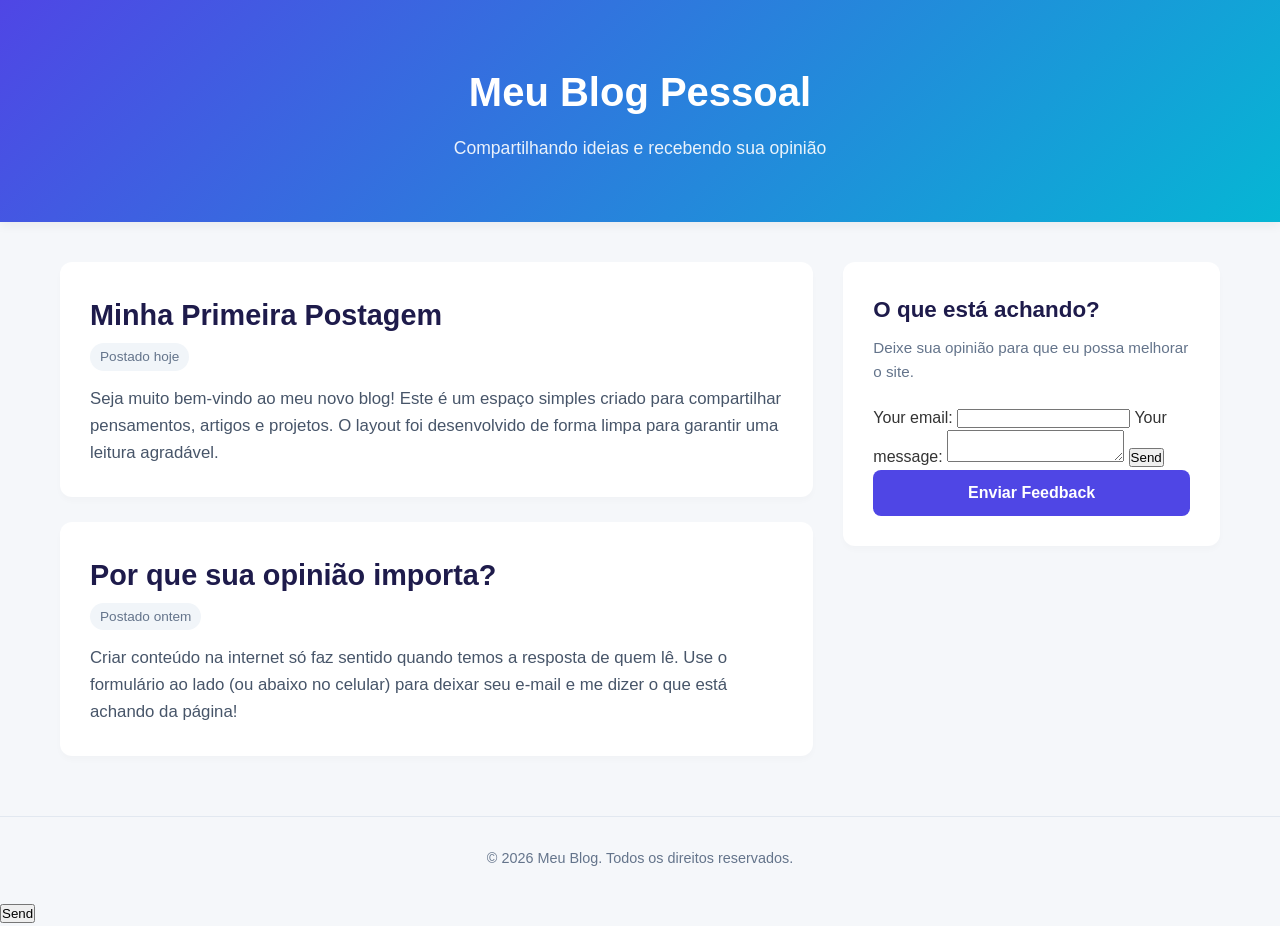
==== index.html @ a990647e "atualizando o site#" ====
<!DOCTYPE html>
<html lang="pt-BR">
<head>
    <meta charset="UTF-8">
    <meta name="viewport" content="width=device-width, initial-scale=1.0">
    <title>Meu Blog & Feedback</title>
    <!-- Vinculação com o arquivo CSS separado -->
    <link rel="stylesheet" href="style.css">
</head>
<body>

    <!-- Cabeçalho do Blog -->
    <header class="blog-header">
        <h1>Meu Blog Pessoal</h1>
        <p>Compartilhando ideias e recebendo sua opinião</p>
    </header>

    <!-- Conteúdo Principal -->
    <main class="container">
        
        <!-- Seção das Postagens -->
        <section class="posts-section">
            <article class="post">
                <h2>Minha Primeira Postagem</h2>
                <span class="post-date">Postado hoje</span>
                <p>Seja muito bem-vindo ao meu novo blog! Este é um espaço simples criado para compartilhar pensamentos, artigos e projetos. O layout foi desenvolvido de forma limpa para garantir uma leitura agradável.</p>
            </article>

            <article class="post">
                <h2>Por que sua opinião importa?</h2>
                <span class="post-date">Postado ontem</span>
                <p>Criar conteúdo na internet só faz sentido quando temos a resposta de quem lê. Use o formulário ao lado (ou abaixo no celular) para deixar seu e-mail e me dizer o que está achando da página!</p>
            </article>
        </section>

        <!-- Barra Lateral com o Formulário de Feedback -->
        <aside class="feedback-sidebar">
            <div class="feedback-card">
                <h3>O que está achando?</h3>
                <p>Deixe sua opinião para que eu possa melhorar o site.</p>
                
               <form
  action="https://formspree.io/f/xdaqvarb"
  method="POST"
>
  <label>
    Your email:
    <input type="email" name="email">
  </label>
  <label>
    Your message:
    <textarea name="message"></textarea>
  </label>
  <!-- your other form fields go here -->
  <button type="submit">Send</button>
</form>
                    
                   

                    <button type="submit" class="btn-submit">Enviar Feedback</button>
                </form>
            </div>
        </aside>

    </main>

    <!-- Rodapé -->
    <footer class="blog-footer">
        <p>&copy; 2026 Meu Blog. Todos os direitos reservados.</p>
    </footer>

  <!-- your other form fields go here -->
  <button type="submit">Send</button>
</form>
</body>
</html>
---- style.css ----
/* Configurações Gerais e Cores */
* {
    box-sizing: border-box;
    margin: 0;
    padding: 0;
    font-family: 'Segoe UI', Tahoma, Geneva, Verdana, sans-serif;
}

body {
    background-color: #f5f7fa;
    color: #333333;
    line-height: 1.6;
}

/* Cabeçalho */
.blog-header {
    background: linear-gradient(135deg, #4f46e5, #06b6d4);
    color: white;
    text-align: center;
    padding: 60px 20px;
    box-shadow: 0 4px 10px rgba(0, 0, 0, 0.05);
}

.blog-header h1 {
    font-size: 2.5rem;
    margin-bottom: 10px;
    font-weight: 700;
}

.blog-header p {
    font-size: 1.1rem;
    opacity: 0.9;
}

/* Container Principal Layout Grid */
.container {
    max-width: 1200px;
    margin: 40px auto;
    padding: 0 20px;
    display: grid;
    grid-template-columns: 2fr 1fr;
    gap: 30px;
}

/* Seção de Postagens */
.posts-section {
    display: flex;
    flex-direction: column;
    gap: 25px;
}

.post {
    background: white;
    padding: 30px;
    border-radius: 12px;
    box-shadow: 0 4px 6px rgba(0, 0, 0, 0.02);
    border: 1fr solid #e2e8f0;
    transition: transform 0.2s;
}

.post:hover {
    transform: translateY(-2px);
}

.post h2 {
    color: #1e1b4b;
    font-size: 1.8rem;
    margin-bottom: 5px;
}

.post-date {
    display: inline-block;
    font-size: 0.85rem;
    color: #64748b;
    background: #f1f5f9;
    padding: 3px 10px;
    border-radius: 20px;
    margin-bottom: 15px;
}

.post p {
    color: #475569;
    font-size: 1.05rem;
}

/* Barra Lateral e Formulário */
.feedback-sidebar {
    height: fit-content;
}

.feedback-card {
    background: white;
    padding: 30px;
    border-radius: 12px;
    box-shadow: 0 4px 6px rgba(0, 0, 0, 0.02);
    border: 1fr solid #e2e8f0;
}

.feedback-card h3 {
    color: #1e1b4b;
    margin-bottom: 8px;
    font-size: 1.4rem;
}

.feedback-card p {
    color: #64748b;
    font-size: 0.95rem;
    margin-bottom: 20px;
}

/* Elementos do Formulário */
.form-group {
    margin-bottom: 20px;
}

.form-group label {
    display: block;
    font-weight: 600;
    margin-bottom: 8px;
    font-size: 0.9rem;
    color: #334155;
}

.form-group input,
.form-group textarea {
    width: 100%;
    padding: 12px;
    border: 1.5px solid #cbd5e1;
    border-radius: 8px;
    font-size: 1rem;
    color: #334155;
    background-color: #f8fafc;
    transition: all 0.3s;
}

.form-group input:focus,
.form-group textarea:focus {
    outline: none;
    border-color: #4f46e5;
    background-color: white;
    box-shadow: 0 0 0 4px rgba(79, 70, 229, 0.1);
}

/* Botão de Enviar */
.btn-submit {
    width: 100%;
    background: #4f46e5;
    color: white;
    border: none;
    padding: 14px;
    font-size: 1rem;
    font-weight: 600;
    border-radius: 8px;
    cursor: pointer;
    transition: background 0.2s;
}

.btn-submit:hover {
    background: #4338ca;
}

/* Rodapé */
.blog-footer {
    text-align: center;
    padding: 30px;
    color: #64748b;
    font-size: 0.9rem;
    margin-top: 60px;
    border-top: 1px solid #e2e8f0;
}

/* Responsividade para Celulares */
@media (max-width: 768px) {
    .container {
        grid-template-columns: 1fr;
        margin: 20px auto;
    }
    
    .blog-header {
        padding: 40px 20px;
    }

    .blog-header h1 {
        font-size: 2rem;
    }
}
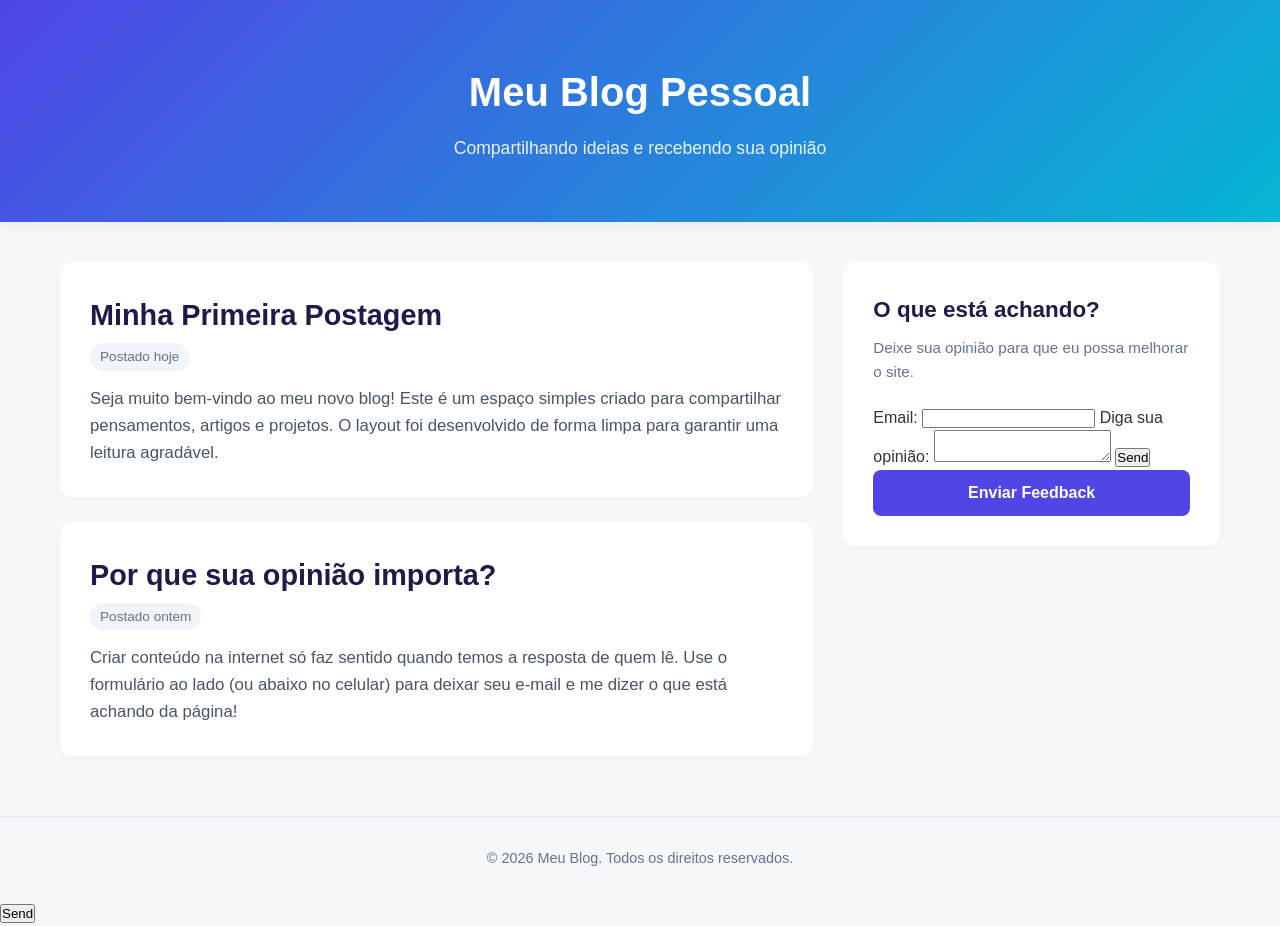
==== commit 234a8771: "atuilizando o site" ====
--- a/index.html
+++ b/index.html
@@ -44,12 +44,12 @@
   method="POST"
 >
   <label>
-    Your email:
+    Email:
     <input type="email" name="email">
   </label>
   <label>
-    Your message:
-    <textarea name="message"></textarea>
+    Diga sua opinião:
+    <textarea name="diga oque quiser"></textarea>
   </label>
   <!-- your other form fields go here -->
   <button type="submit">Send</button>
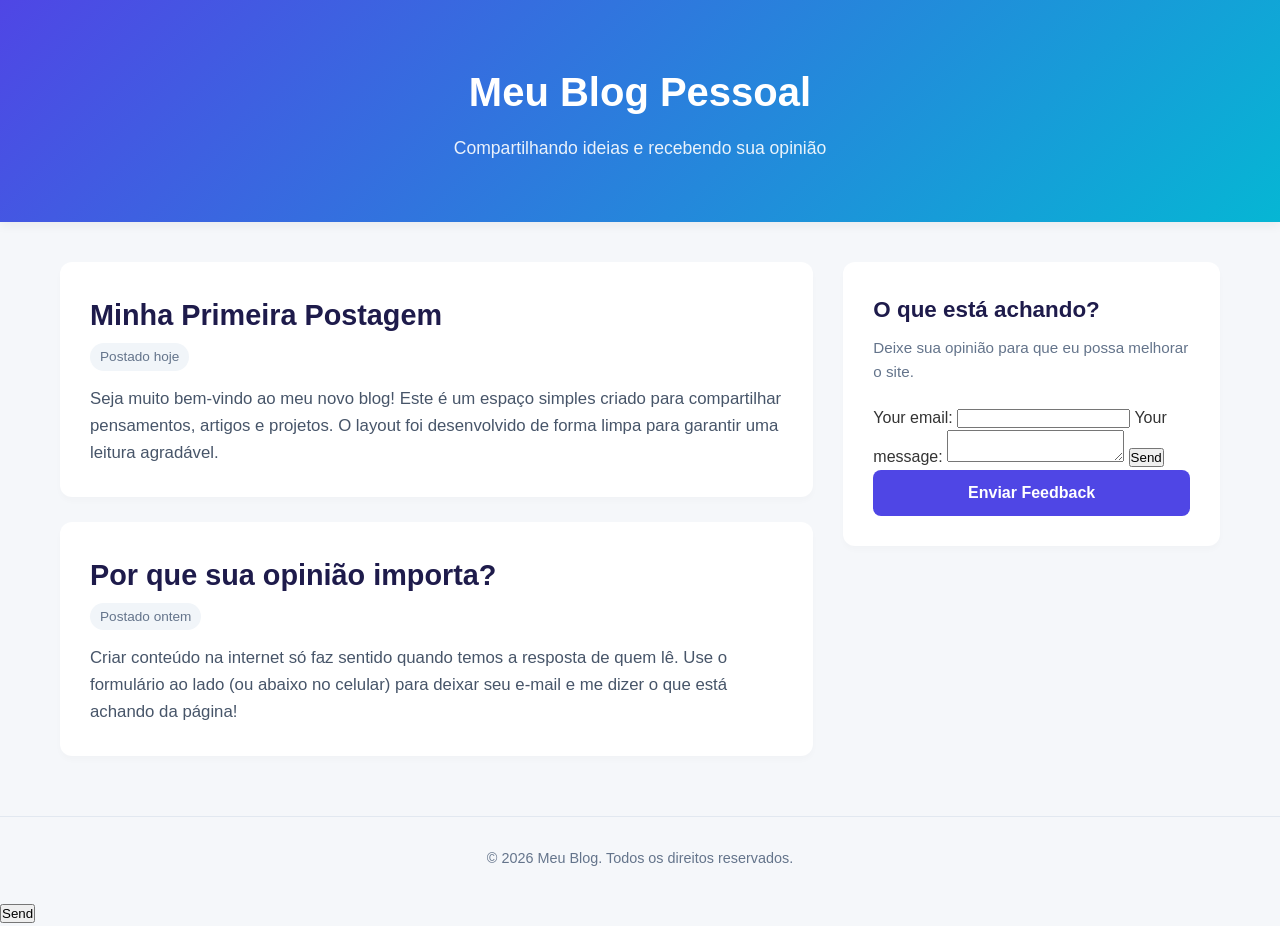
==== commit 006954fb: "at" ====
--- a/index.html
+++ b/index.html
@@ -43,13 +43,17 @@
   action="https://formspree.io/f/xdaqvarb"
   method="POST"
 >
+  <form
+  action="https://formspree.io/f/xdaqvarb"
+  method="POST"
+>
   <label>
-    Email:
+    Your email:
     <input type="email" name="email">
   </label>
   <label>
-    Diga sua opinião:
-    <textarea name="diga oque quiser"></textarea>
+    Your message:
+    <textarea name="message"></textarea>
   </label>
   <!-- your other form fields go here -->
   <button type="submit">Send</button>
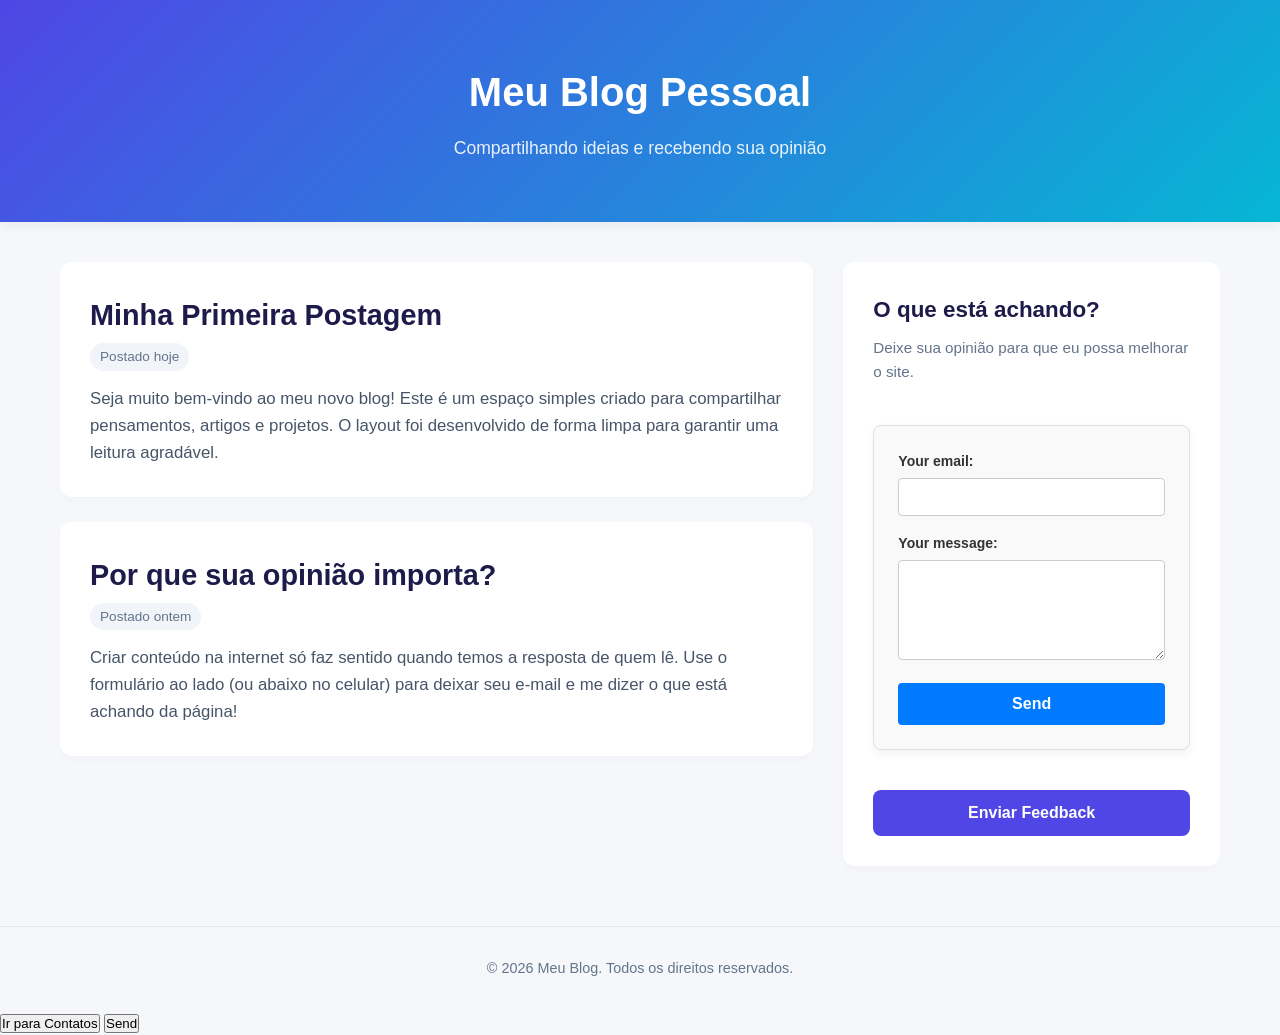
==== commit fb3ceb55: "adicionamdo um botão" ====
--- a/index.html
+++ b/index.html
@@ -72,7 +72,10 @@
     <footer class="blog-footer">
         <p>&copy; 2026 Meu Blog. Todos os direitos reservados.</p>
     </footer>
-
+    
+<button onclick="window.location.href='index2.html'" class="btn-navegacao">
+    Ir para Contatos
+</button>
   <!-- your other form fields go here -->
   <button type="submit">Send</button>
 </form>
--- a/style.css
+++ b/style.css
@@ -184,3 +184,63 @@
         font-size: 2rem;
     }
 }
+
+
+form {
+  max-width: 400px;
+  margin: 40px auto;
+  padding: 24px;
+  background: #f9f9f9;
+  border: 1px solid #e0e0e0;
+  border-radius: 8px;
+  font-family: Arial, sans-serif;
+  box-shadow: 0 4px 10px rgba(0, 0, 0, 0.05);
+}
+
+form label {
+  display: block;
+  margin-bottom: 16px;
+  font-size: 14px;
+  color: #333;
+  font-weight: bold;
+}
+
+form input[type="email"],
+form textarea {
+  width: 100%;
+  padding: 10px;
+  margin-top: 6px;
+  border: 1px solid #ccc;
+  border-radius: 4px;
+  font-size: 14px;
+  box-sizing: border-box;
+}
+
+form input[type="email"]:focus,
+form textarea:focus {
+  border-color: #007BFF;
+  outline: none;
+  box-shadow: 0 0 5px rgba(0, 123, 255, 0.25);
+}
+
+form textarea {
+  resize: vertical;
+  min-height: 100px;
+}
+
+form button[type="submit"] {
+  width: 100%;
+  padding: 12px;
+  background: #007BFF;
+  color: white;
+  border: none;
+  border-radius: 4px;
+  font-size: 16px;
+  font-weight: bold;
+  cursor: pointer;
+  transition: background 0.2s ease;
+}
+
+form button[type="submit"]:hover {
+  background: #0056b3;
+}
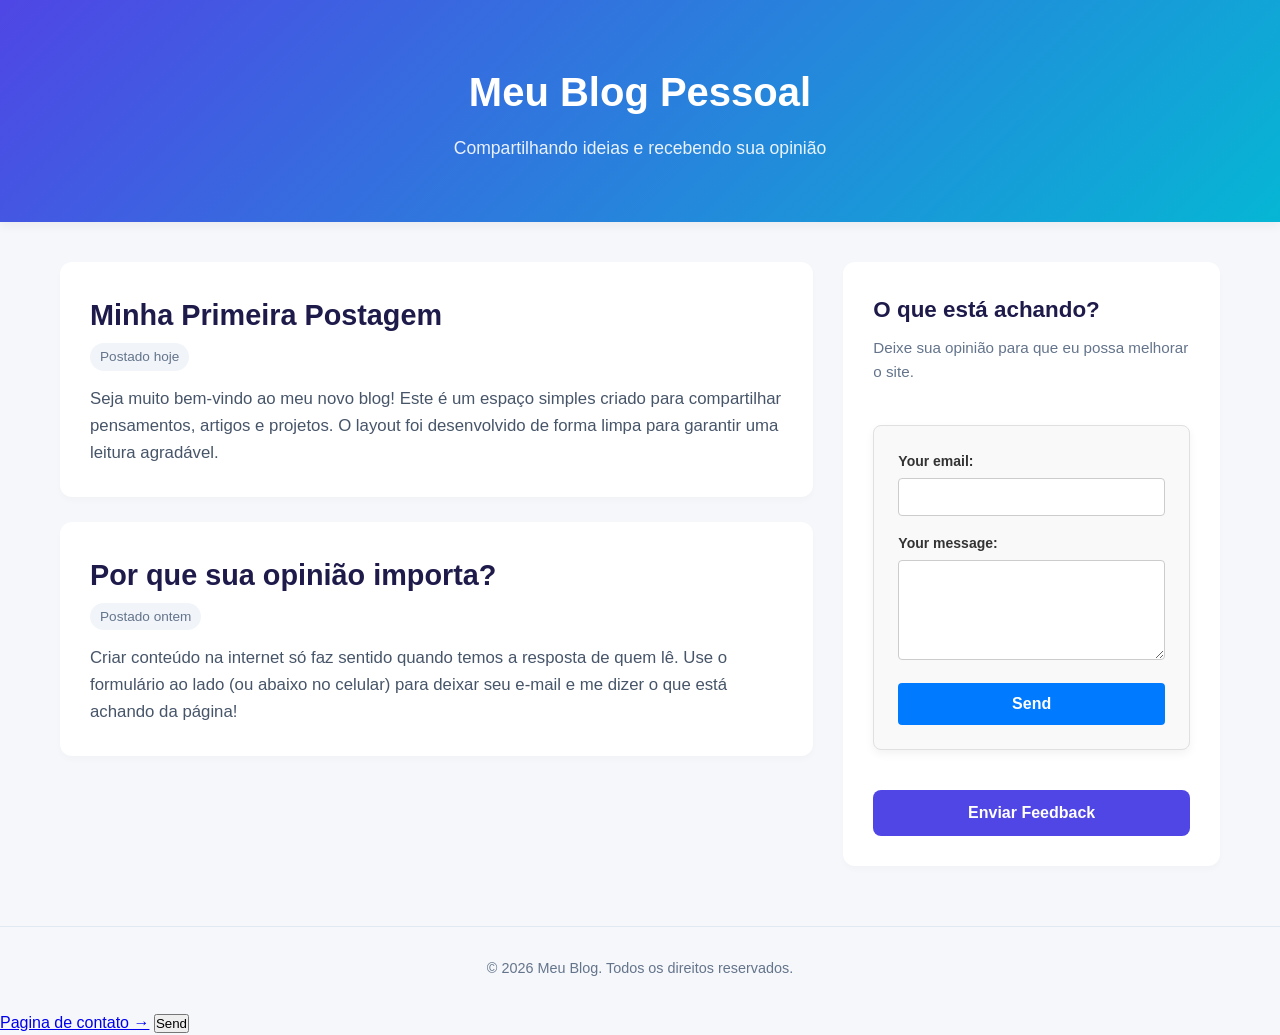
==== commit 72cc02d6: "atulizando" ====
--- a/index.html
+++ b/index.html
@@ -72,10 +72,7 @@
     <footer class="blog-footer">
         <p>&copy; 2026 Meu Blog. Todos os direitos reservados.</p>
     </footer>
-    
-<button onclick="window.location.href='index2.html'" class="btn-navegacao">
-    Ir para Contatos
-</button>
+<a href="index2.html" class="btn-nav">Pagina de contato &rarr;</a>
   <!-- your other form fields go here -->
   <button type="submit">Send</button>
 </form>
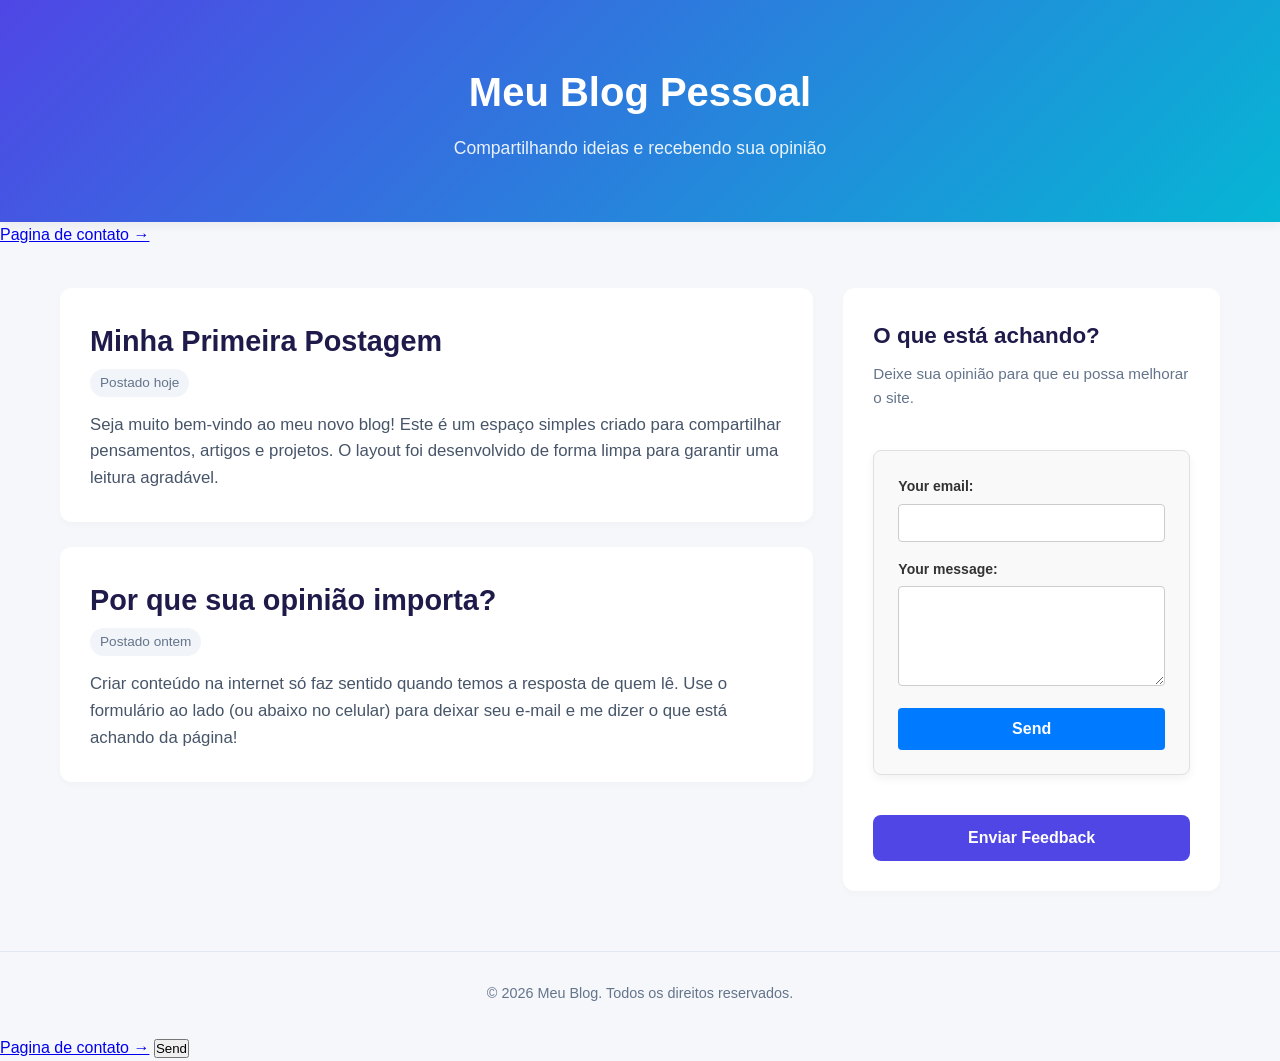
==== commit 1d721215: "atulizando informações" ====
--- a/index.html
+++ b/index.html
@@ -14,6 +14,7 @@
         <h1>Meu Blog Pessoal</h1>
         <p>Compartilhando ideias e recebendo sua opinião</p>
     </header>
+    <a href="index2.html" class="btn-nav">Pagina de contato &rarr;</a>
 
     <!-- Conteúdo Principal -->
     <main class="container">
@@ -72,7 +73,11 @@
     <footer class="blog-footer">
         <p>&copy; 2026 Meu Blog. Todos os direitos reservados.</p>
     </footer>
+
+
 <a href="index2.html" class="btn-nav">Pagina de contato &rarr;</a>
+
+
   <!-- your other form fields go here -->
   <button type="submit">Send</button>
 </form>
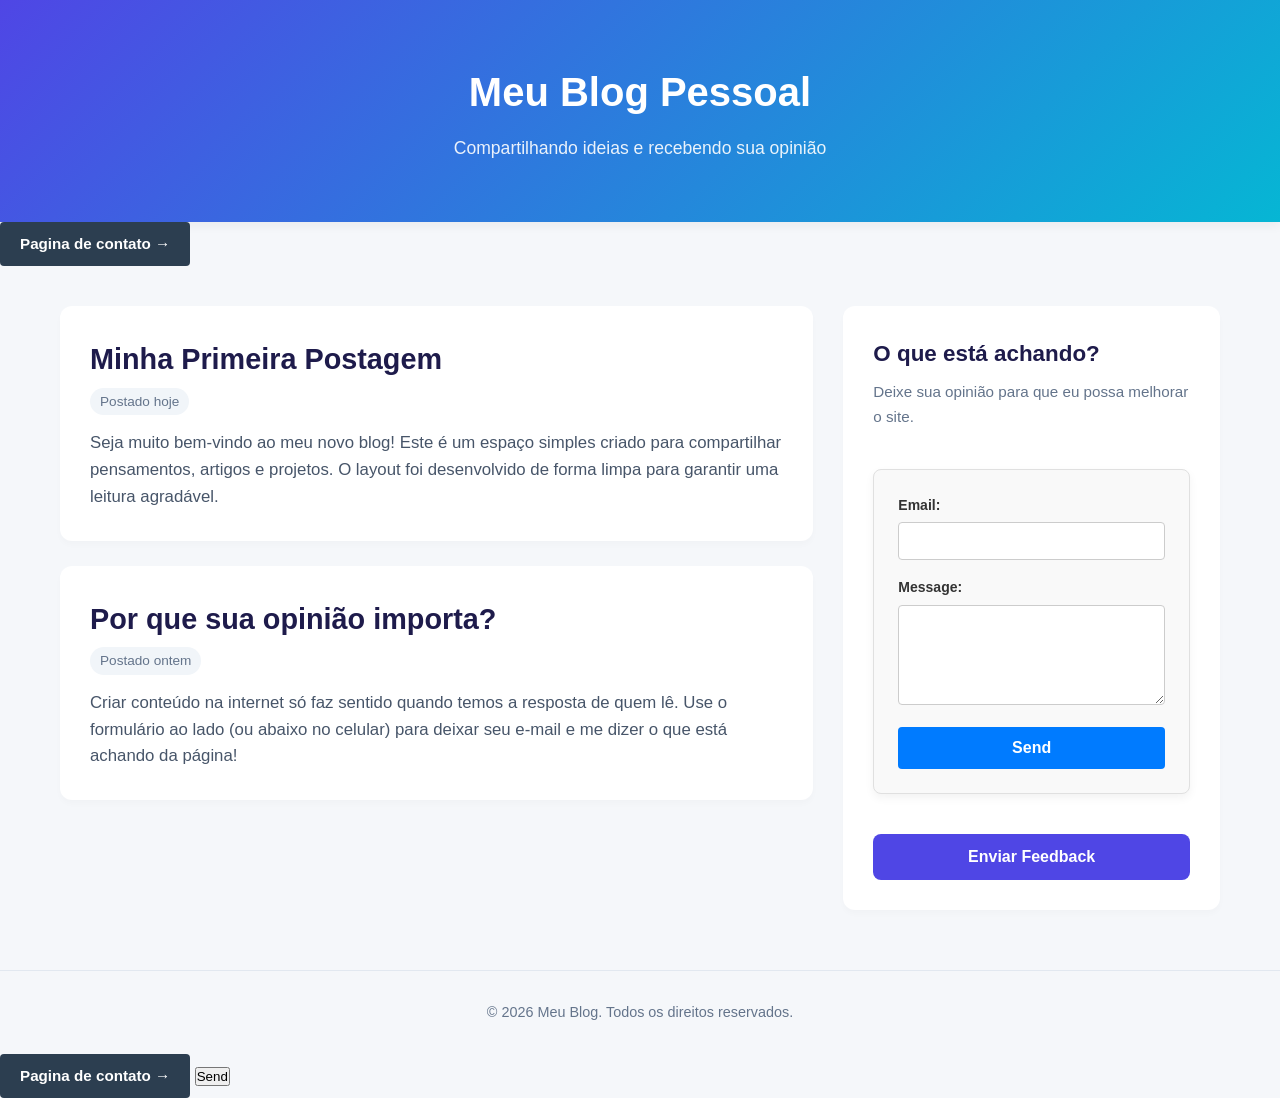
==== commit bb0cd6fe: "atulizasos" ====
--- a/index.html
+++ b/index.html
@@ -49,11 +49,11 @@
   method="POST"
 >
   <label>
-    Your email:
+    Email:
     <input type="email" name="email">
   </label>
   <label>
-    Your message:
+    Message:
     <textarea name="message"></textarea>
   </label>
   <!-- your other form fields go here -->
--- a/style.css
+++ b/style.css
@@ -244,3 +244,19 @@
 form button[type="submit"]:hover {
   background: #0056b3;
 }
+
+.btn-nav {
+    display: inline-block;     /* Permite definir o tamanho correto */
+    text-decoration: none;     /* Remove o sublinhado do link */
+    background-color: #2c3e50; /* Cor de fundo escura e discreta */
+    color: #ffffff;            /* Cor do texto branca */
+    padding: 10px 20px;        /* Espaçamento interno */
+    border-radius: 4px;        /* Cantos levemente arredondados */
+    font-size: 0.95rem;        /* Tamanho padrão do texto */
+    font-weight: 600;          /* Texto levemente em negrito */
+    transition: background-color 0.2s ease; /* Transição rápida de cor */
+}
+
+/* Mudança de cor simples ao passar o mouse */
+.btn-nav:hover {
+    background-color: #1abc9c;
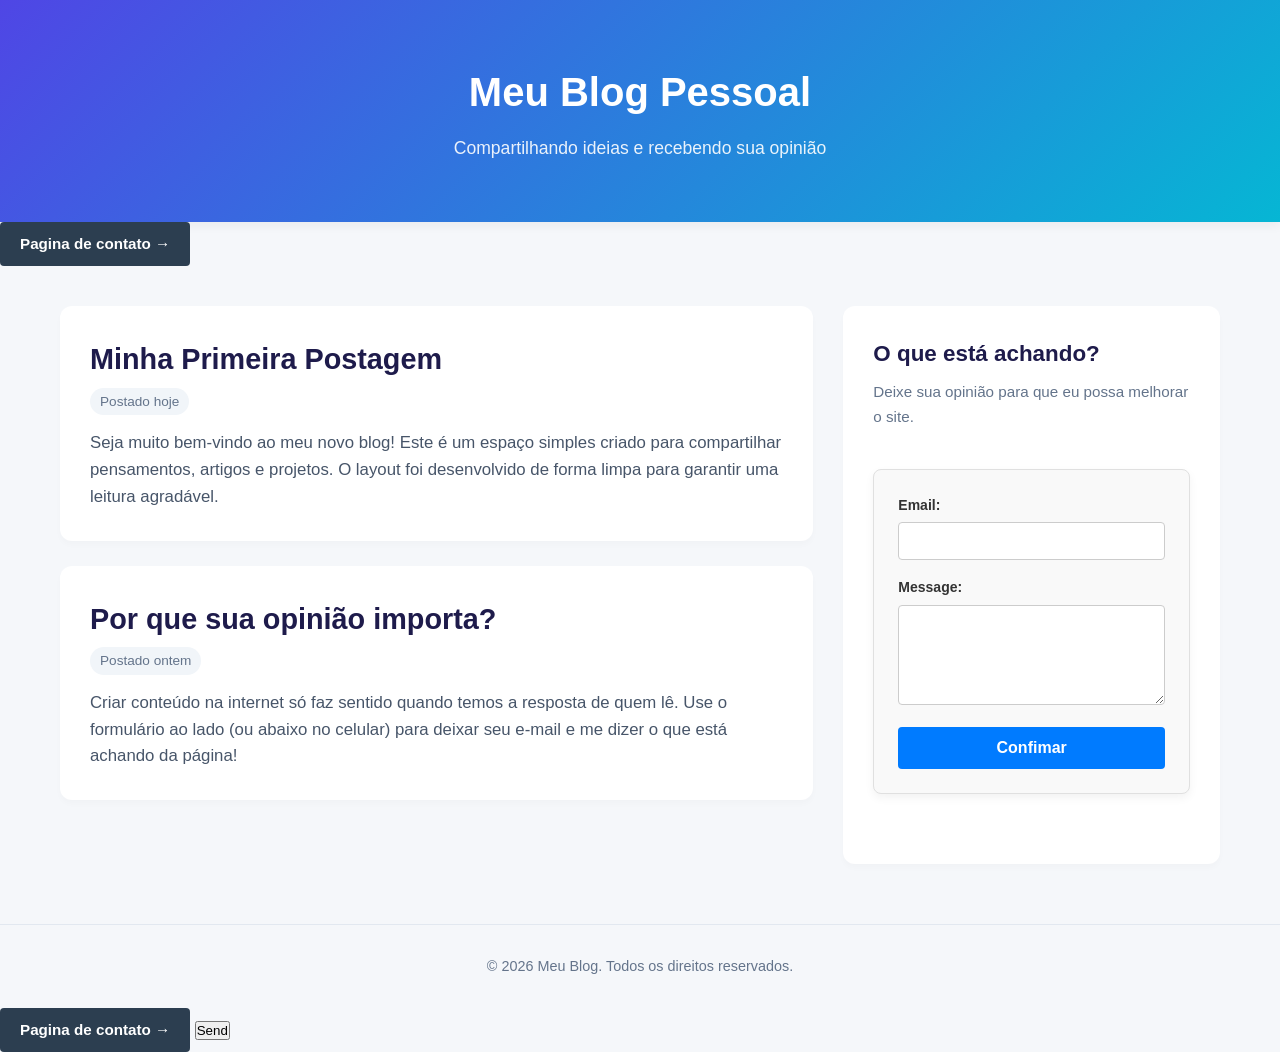
==== commit e389c055: "atulizados" ====
--- a/index.html
+++ b/index.html
@@ -57,12 +57,12 @@
     <textarea name="message"></textarea>
   </label>
   <!-- your other form fields go here -->
-  <button type="submit">Send</button>
+  <button type="submit">Confimar</button>
 </form>
                     
                    
 
-                    <button type="submit" class="btn-submit">Enviar Feedback</button>
+                    
                 </form>
             </div>
         </aside>
